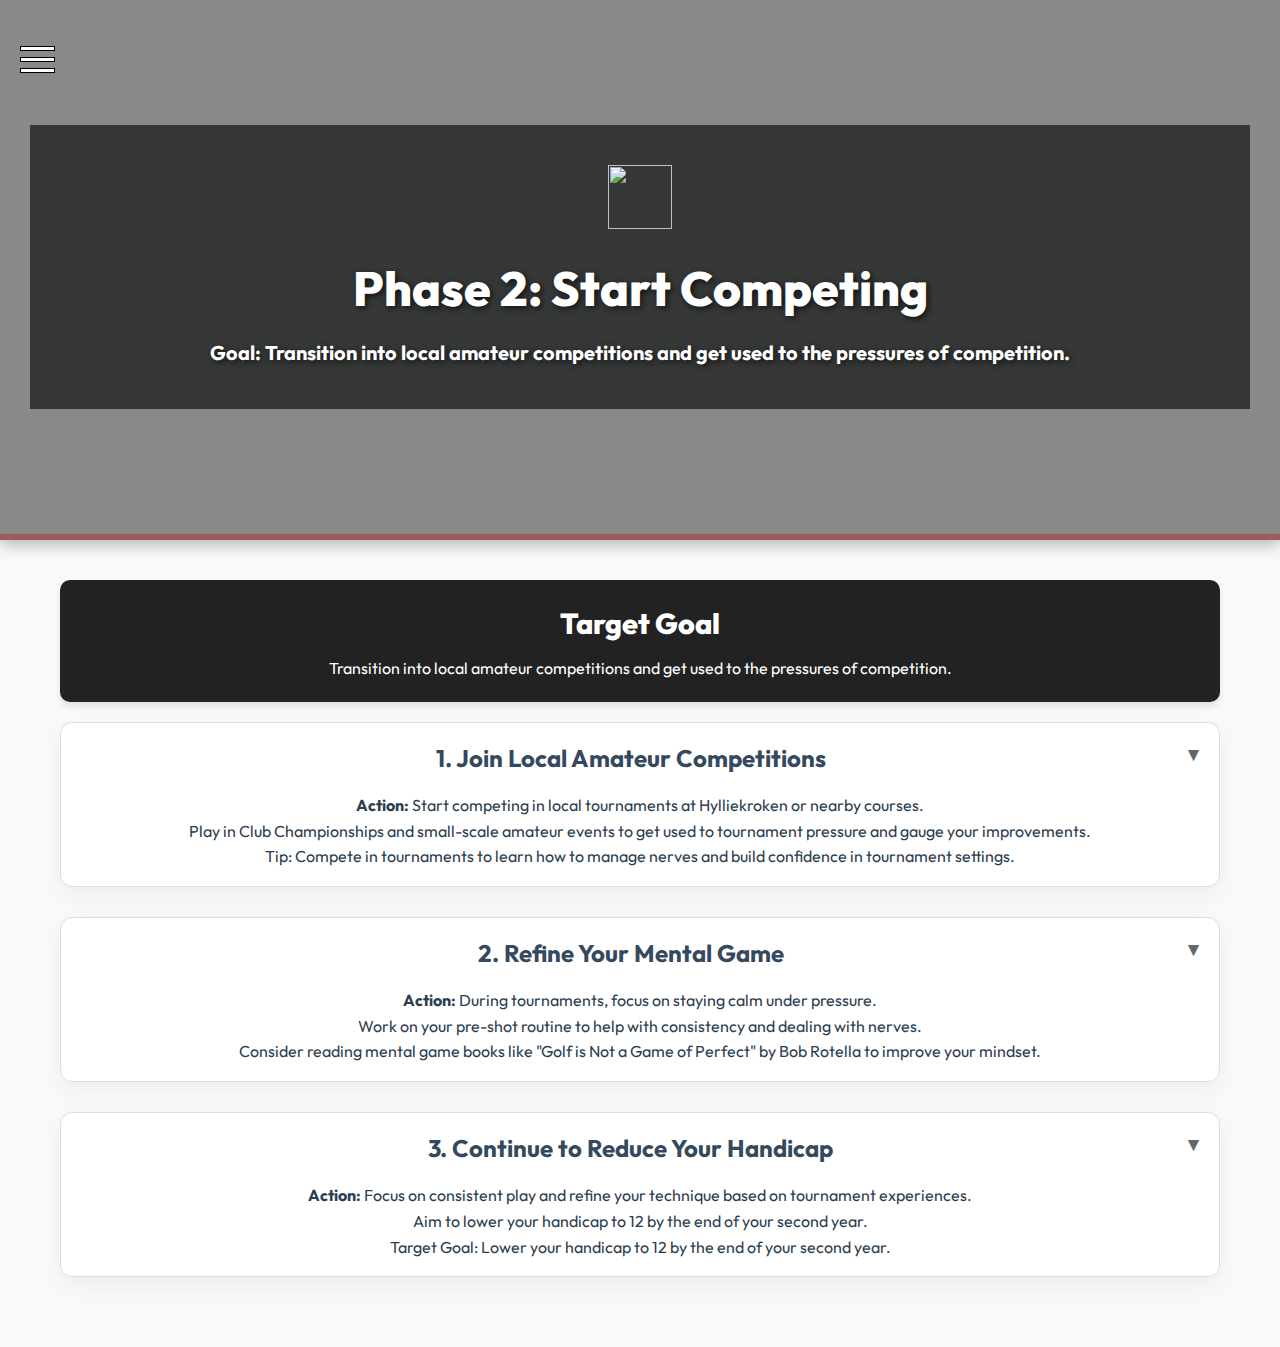
==== phase2.html @ a326ddcc "a" ====
<!DOCTYPE html>
<html lang="en">
<head>
  <meta charset="UTF-8" />
  <meta name="viewport" content="width=device-width, initial-scale=1.0"/>
  <title>Phase 2 - Start Competing</title>
  <link rel="stylesheet" href="style.css"/>
  <link href="https://fonts.googleapis.com/css2?family=Outfit:wght@400;600;800&display=swap" rel="stylesheet">
  <link rel="stylesheet" href="https://cdnjs.cloudflare.com/ajax/libs/font-awesome/6.0.0-beta3/css/all.min.css">
  <script src="scripts.js" defer></script>
</head>
<body>

  <header class="hero">
    <div class="overlay">
      <img src="https://cdn-icons-png.flaticon.com/128/179/179249.png" width="64" height="64">
      <h1> Phase 2: Start Competing</h1>
      <p>Goal: Transition into local amateur competitions and get used to the pressures of competition.</p>
    </div>
  </header>

  <!-- Burger Menu Icon -->
  <div class="burger-menu" onclick="toggleSidePanel()">
    <div></div>
    <div></div>
    <div></div>
  </div>

  <!-- Side Panel with Phase Buttons -->
  <div class="side-panel" id="sidePanel">
    <a href="index.html" class="back-to-main">
      <img src="https://cdn-icons-png.flaticon.com/128/619/619153.png" width="48" height="48"><br>
      <span class="phase-number">Back to Main Menu</span>
    </a>
    <a href="phase1.html">
      <img src="https://cdn-icons-png.flaticon.com/128/491/491972.png" width="48" height="48"><br><span class="phase-number">Phase 1</span><br><span class="phase-description">Foundations</span>
    </a>
    <a href="phase2.html">
      <img src="https://cdn-icons-png.flaticon.com/128/179/179249.png" width="48" height="48"><br><span class="phase-number">Phase 2</span><br><span class="phase-description">Compete</span>
    </a>
    <a href="phase3.html">
      <img src="https://cdn-icons-png.flaticon.com/128/2112/2112143.png" width="48" height="48"><br><span class="phase-number">Phase 3</span><br><span class="phase-description">Amateur Level</span>
    </a>
    <a href="phase4.html">
      <img src="https://cdn-icons-png.flaticon.com/512/321/321832.png" width="48" height="48"><br><span class="phase-number">Phase 4</span><br><span class="phase-description">Turn Pro</span>
    </a>
    <a href="phase5.html">
      <img src="https://cdn-icons-png.flaticon.com/128/2617/2617955.png" width="48" height="48"><br><span class="phase-number">Phase 5</span><br><span class="phase-description">Pro Career</span>
    </a>
    <a href="phase6.html">
      <img src="https://cdn-icons-png.flaticon.com/128/2122/2122712.png" width="48" height="48"><br><span class="phase-number">Phase 6</span><br><span class="phase-description">Win Masters</span>
    </a>
  </div>

  <main class="container">
    <!-- Target Goal Box -->
    <div class="target-goal">
      <h2 class="target-goal-heading">Target Goal</h2>
      <p>Transition into local amateur competitions and get used to the pressures of competition.</p>
    </div>

    <section class="info-card">
      <h2>1. Join Local Amateur Competitions</h2>
      <p><span class="action-text">Action:</span> Start competing in local tournaments at Hylliekroken or nearby courses.</p>
      <p>Play in Club Championships and small-scale amateur events to get used to tournament pressure and gauge your improvements.</p>
      <p>Tip: Compete in tournaments to learn how to manage nerves and build confidence in tournament settings.</p>
    </section>

    <section class="info-card">
      <h2>2. Refine Your Mental Game</h2>
      <p><span class="action-text">Action:</span> During tournaments, focus on staying calm under pressure.</p>
      <p>Work on your pre-shot routine to help with consistency and dealing with nerves.</p>
      <p>Consider reading mental game books like "Golf is Not a Game of Perfect" by Bob Rotella to improve your mindset.</p>
    </section>

    <section class="info-card">
      <h2>3. Continue to Reduce Your Handicap</h2>
      <p><span class="action-text">Action:</span> Focus on consistent play and refine your technique based on tournament experiences.</p>
      <p>Aim to lower your handicap to 12 by the end of your second year.</p>
      <p>Target Goal: Lower your handicap to 12 by the end of your second year.</p>
    </section>
  </main>

</body>
</html>
---- style.css ----
/* General reset */
* {
    margin: 0;
    padding: 0;
    box-sizing: border-box;
}

body {
    font-family: 'Outfit', sans-serif;
    background-color: #f8f9fa;
    color: #2c3e50;
    line-height: 1.6;
}

/* Hero Header */
.hero {
    background: linear-gradient(rgba(0, 0, 0, 0.45), rgba(0, 0, 0, 0.45)),
                url('Images/herobackground.jpg') center 75% / cover no-repeat;
    height: 60vh;
    display: flex;
    align-items: center;
    justify-content: center;
    color: white;
    text-shadow: 2px 2px 6px rgba(0,0,0,0.7);
    font-size: 3rem;
    font-weight: 700;
    text-align: center;
    padding: 30px;
    border-bottom: 6px solid rgba(188, 26, 26, 0.4);
    box-shadow: 0 4px 15px rgba(0,0,0,0.3);
    transition: background-position 0.5s ease-in-out;
}

/* Overlay */
.hero .overlay {
    background: rgba(0, 0, 0, 0.6);
    padding: 40px;
    color: white;
    width: 100%;
}

.hero h1 {
    font-size: 48px;
    font-weight: 800;
}

.hero p {
    font-size: 20px;
    margin-top: 10px;
}

/* Container */
.container {
    max-width: 1200px;
    margin: auto;
    padding: 40px 20px;
}

/* Grid Menu */
.grid-menu {
    display: grid;
    grid-template-columns: repeat(3, 1fr); /* ✅ Now it's 3 columns */
    grid-template-rows: repeat(2, auto);   /* Optional: ensures 2 rows */
    gap: 20px;
    padding: 40px;
    max-width: 900px;
    margin: 0 auto;
}

.grid-menu a {
    display: flex;
    flex-direction: column;
    justify-content: center;
    align-items: center;
    background: linear-gradient(to right, #FF7E5F, #feb47b); /* Sunset Gradient */
    border-radius: 15px;
    color: white;
    font-weight: normal;
    padding: 20px;
    height: 200px;  /* Ensure buttons have fixed height */
    box-shadow: 0 8px 20px rgba(0,0,0,0.2);
    text-align: center;
    text-decoration: none;
    transition: transform 0.3s ease, box-shadow 0.3s ease;
    overflow: hidden;  /* Prevents overflow issues */
}

.grid-menu a:hover {
    transform: translateY(-4px);
    box-shadow: 0 12px 24px rgba(188, 26, 26, 0.4);
}

.grid-menu a span {
    font-size: 14px;
    font-weight: 400;
    margin-top: 5px;
    opacity: 0.8;
}

/* Add a bold, larger font for the "Phase" part */
.grid-menu a .phase-number {
    font-size: 26px; /* Larger font for "Phase X" */
    font-weight: bolder;
    line-height: 1.4;
    text-shadow: 2px 2px 4px rgba(0, 0, 0, 0.8); /* Black outline */
}

.grid-menu a .phase-description {
    font-size: 19px; /* Slightly larger font for the second part of the text */
    text-shadow: 2px 2px 4px rgba(0, 0, 0, 0.8); /* Black outline */
}
.action-text
{
    font-weight: bold;
}
/* Burger Menu */
.burger-menu {
    display: block; /* Ensure it is shown */
    cursor: pointer;
    position: fixed; /* Fix it at the top of the page, so it stays visible */
    top: 20px; /* Adjust positioning from the top */
    left: 20px; /* Keep it aligned to the left */
    z-index: 1000;
    margin-top: 20px; /* Adds some space below the hero header */
}

.burger-menu div {
    width: 35px;
    height: 5px;
    margin: 6px 0;
    background-color: white; /* White lines */
    border: 1px solid black; /* Black outline around each line */
    transition: 0.4s;
}

.side-panel {
    display: none; /* Initially hidden */
    position: fixed;
    top: 0;
    left: 0; /* Position side panel from the left side */
    width: 250px; /* Set fixed width */
    height: 100%; /* Full height */
    background-color: #000000;
    padding: 20px;
    box-shadow: 2px 0 5px rgba(0, 0, 0, 0.1);
    z-index: 999;
    overflow-y: auto; /* Make the side panel scrollable if content overflows */
}

/* To prevent overlap, add margin-top to the first button in the panel */
.side-panel a:first-child {
    margin-top: 70px; /* Adjust this value to ensure no overlap with burger icon */
}

.side-panel a {
    display: block;
    text-decoration: none;
    color: white; /* Ensure text color is white */
    padding: 15px; /* Adjust padding for button */
    margin-bottom: 10px;
    font-size: 18px;
    border-radius: 15px; /* Rounded corners */
    background: linear-gradient(to right, #FF7E5F, #feb47b); /* Sunset Gradient */
    box-shadow: 0 8px 20px rgba(0, 0, 0, 0.2); /* Box shadow for visual effect */
    transition: transform 0.3s ease, box-shadow 0.3s ease; /* Smooth transition for hover effect */
}

.side-panel a:hover {
    transform: translateY(-4px);
    box-shadow: 0 12px 24px rgba(188, 26, 26, 0.4);
}

.side-panel.active {
    display: block; /* Show the side panel when active */
}

/* Info Cards */
.info-card {
    background-color: white;
    padding: 30px;
    margin-bottom: 30px;
    border-radius: 12px;
    box-shadow: 0 8px 24px rgba(0,0,0,0.05);
    text-align: center;
    border: 1px solid #ddd;
    padding: 1rem;
    transition: all 0.3s ease;
}

/* Ensure the info card content is visible by default */
.info-card-content {
    display: block; /* Make the content visible initially */
    transition: display 0.3s ease; /* Smooth transition */
}
  
  
  .info-card h2::after,
  .info-card h3::after {
    content: " ▼";
    float: right;
    font-size: 0.8em;
    color: #666;
    transition: transform 0.3s ease;
  }
  
  .info-card.collapsed h2::after,
  .info-card.collapsed h3::after {
    transform: rotate(-90deg);
    content: " ▶";
  }
  

.info-card h2 {
    font-size: 24px;
    margin-bottom: 16px;
    color: #34495e;
}

.info-card ul {
    list-style-type: none;
    padding-left: 0;
}

.info-card li {
    margin-bottom: 12px;
    font-size: 16px;
    line-height: 1.6;
}

/* Target Goal Box */
.target-goal {
  background-color: #222; /* Dark background */
  color: white; /* Text color */
  padding: 20px;
  margin-bottom: 20px;
  border-radius: 10px;
  box-shadow: 0 4px 6px rgba(0, 0, 0, 0.1); /* Subtle shadow */
  text-align: center;
}

.target-goal-heading {
  font-size: 1.8em; /* Larger font for the Target Goal heading */
  font-weight: 800; /* Make it bold */
  margin-bottom: 10px;
}
.session-box {
    border: 2px solid black;
    padding: 1rem;
    margin: 1.5rem auto;
    border-radius: 8px;
    background-color: #f9f9f9;
    max-width: 600px; /* Control the box width */
}
.session-box p {
    display: inline-block;
    border-bottom: 2px solid black;
    padding-bottom: 0.3rem;
    margin-bottom: 1rem;
    width: 60%; /* or any fixed value like 200px */
  }

  /* Make embedded videos responsive */
.video-embed {
    position: relative;
    padding-bottom: 56.25%; /* Aspect ratio for 16:9 video */
    height: 0;
    overflow: hidden;
    max-width: 100%;
    height: auto;
}

.video-embed iframe {
    position: absolute;
    top: 0;
    left: 0;
    width: 100%;
    height: 100%;
}
/* Responsive */
@media (max-width: 768px) {
    .hero h1 {
        font-size: 32px;
    }

    .hero p {
        font-size: 16px;
    }

    .grid-menu a {
        font-size: 14px;
        padding: 20px;
    }

    .menu-button {
        font-size: 18px;
        padding: 30px 16px;
    }
}
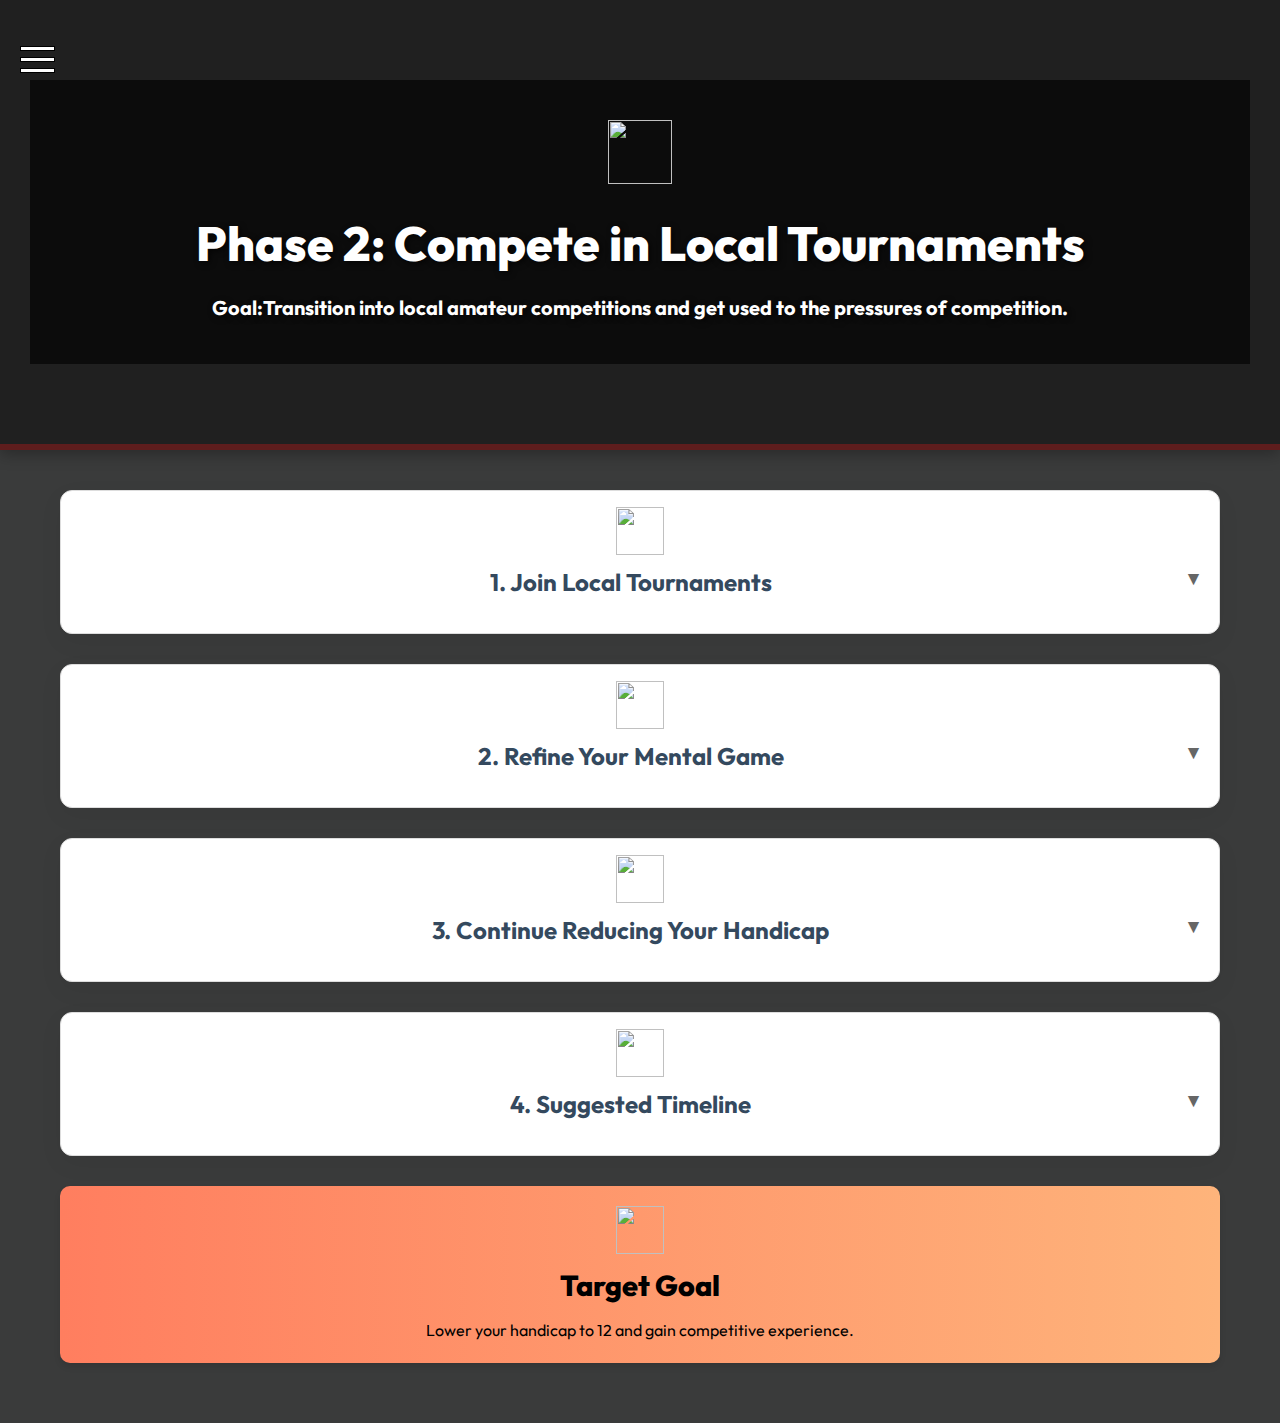
==== commit 537b8f65: "phase 2" ====
--- a/phase2.html
+++ b/phase2.html
@@ -3,83 +3,133 @@
 <head>
   <meta charset="UTF-8" />
   <meta name="viewport" content="width=device-width, initial-scale=1.0"/>
-  <title>Phase 2 - Start Competing</title>
+  <title>Phase 2 - Compete in Local Tournaments</title>
   <link rel="stylesheet" href="style.css"/>
   <link href="https://fonts.googleapis.com/css2?family=Outfit:wght@400;600;800&display=swap" rel="stylesheet">
   <link rel="stylesheet" href="https://cdnjs.cloudflare.com/ajax/libs/font-awesome/6.0.0-beta3/css/all.min.css">
   <script src="scripts.js" defer></script>
+  <style>
+    .info-card-content { display: none; }
+    .info-card.open .info-card-content { display: block; }
+    .info-card h2, .info-card h3 {
+      cursor: pointer;
+      user-select: none;
+    }
+  </style>
 </head>
 <body>
 
-  <header class="hero">
-    <div class="overlay">
-      <img src="https://cdn-icons-png.flaticon.com/128/179/179249.png" width="64" height="64">
-      <h1> Phase 2: Start Competing</h1>
-      <p>Goal: Transition into local amateur competitions and get used to the pressures of competition.</p>
+<header class="hero">
+  <div class="overlay">
+    <img src="https://cdn-icons-png.flaticon.com/128/179/179249.png" width="64" height="64">
+    <h1>Phase 2: Compete in Local Tournaments</h1>
+    <p>Goal:Transition into local amateur competitions and get used to the pressures of competition.</p>
+  </div>
+</header>
+
+<div class="burger-menu" onclick="toggleSidePanel()">
+  <div></div><div></div><div></div>
+</div>
+
+<!-- Side Panel with Phase Buttons -->
+<div class="side-panel" id="sidePanel">
+  <a href="index.html" class="back-to-main">
+    <img src="https://cdn-icons-png.flaticon.com/128/619/619153.png" width="48" height="48"><br>
+    <span class="phase-number">Back to Main Menu</span>
+  </a>
+  <a href="phase1.html">
+    <img src="https://cdn-icons-png.flaticon.com/128/491/491972.png" width="48" height="48"><br><span class="phase-number">Phase 1</span><br><span class="phase-description">Foundations</span>
+  </a>
+  <a href="phase2.html">
+    <img src="https://cdn-icons-png.flaticon.com/128/179/179249.png" width="48" height="48"><br><span class="phase-number">Phase 2</span><br><span class="phase-description">Compete</span>
+  </a>
+  <a href="phase3.html">
+    <img src="https://cdn-icons-png.flaticon.com/128/2112/2112143.png" width="48" height="48"><br><span class="phase-number">Phase 3</span><br><span class="phase-description">Amateur Level</span>
+  </a>
+  <a href="phase4.html">
+    <img src="https://cdn-icons-png.flaticon.com/512/321/321832.png" width="48" height="48"><br><span class="phase-number">Phase 4</span><br><span class="phase-description">Turn Pro</span>
+  </a>
+  <a href="phase5.html">
+    <img src="https://cdn-icons-png.flaticon.com/128/2617/2617955.png" width="48" height="48"><br><span class="phase-number">Phase 5</span><br><span class="phase-description">Pro Career</span>
+  </a>
+  <a href="phase6.html">
+    <img src="https://cdn-icons-png.flaticon.com/128/2122/2122712.png" width="48" height="48"><br><span class="phase-number">Phase 6</span><br><span class="phase-description">Win Masters</span>
+  </a>
+</div>
+
+<main class="container">
+
+  
+
+  <section class="info-card">
+    <img src="https://cdn-icons-png.flaticon.com/128/1599/1599828.png" width="48" height="48">
+    <h2 onclick="toggleCard(this)">1. Join Local Tournaments</h2>
+    <div class="info-card-content">
+      <p><span class="action-text">Action:</span> Begin participating in local tournaments to gain experience and assess your progress.</p>
+      <p style="font-size: 22px"><strong>Local Competitions Near Malmö:</strong></p>
+      <ul>
+        <li><strong>Hylliekrokens Golfcenter:</strong> Regularly hosts club championships and local events. .</li>
+        <li><strong>Hinton Golf Club (Rönnebäck):</strong> A private course near Malmö known for hosting tournaments on the Nordic League.</li>
+        <li><strong>European Amateur Team Championship 2025:</strong> Scheduled at Ljunghusen Golf Club near Malmö.Use tournament nerves as fuel – practice pre-shot routines and deep breathing.</li>
+      </ul>
+      <p><strong>Tip:</strong> Start with smaller, local tournaments to build confidence before progressing to larger events.​</p>
     </div>
-  </header>
+  </section>
 
-  <!-- Burger Menu Icon -->
-  <div class="burger-menu" onclick="toggleSidePanel()">
-    <div></div>
-    <div></div>
-    <div></div>
+  <section class="info-card">
+    <img src="https://cdn-icons-png.flaticon.com/128/1787/1787077.png" width="48" height="48">
+    <h2 onclick="toggleCard(this)">2. Refine Your Mental Game</h2>
+    <div class="info-card-content">
+      <p><span class="action-text">Action:</span>Develop mental strategies to handle the pressures of competition.​</p>
+      <ul>
+        <li><strong>Establish a Pre-Shot Routine:</strong> Consistent routines can help manage nerves and improve focus.​</li>
+        <li><strong>Practice Mindfulness:</strong> Techniques like deep breathing can aid in maintaining composure under pressure.​</li>
+        <li><strong>Recommended Reading:</strong></li>
+          <ul>
+            <li><strong><a href="https://www.youtube.com/watch?v=-L97cjemM5k" target="_blank">Golf is Not a Game of Perfect</strong> by Dr. Bob Rotella</a></li>
+          
+              <li><strong><a href="https://www.scribd.com/document/239097022/Mastering-Golf-s-Mental-Game" target="_blank">Mastering Golf's Mental Game</strong> by Dr. Michael T. Lardon</a></li>
+          
+                <li><strong><a href="https://www.scribd.com/document/131232935/The-Mental-Game" target="_blank">The Mental Game of Golf: Strategies for Improving Your Confidence</strong> by Patrick Cohn</a></li>
+        </ul>
+      </ul>
+    </div>
+  </section>
+
+  <section class="info-card">
+    <img src="https://cdn-icons-png.flaticon.com/128/14760/14760332.png" width="48" height="48">
+    <h2 onclick="toggleCard(this)">3. Continue Reducing Your Handicap</h2>
+    <div class="info-card-content">
+      <p><span class="action-text">Action:</span> Focus on consistent play and refine your technique based on tournament experiences.​​</p>
+      <p><span class="action-text">Goal:</span>  Aim to lower your handicap to 12 by the end of your second year.​.​​</p>
+      <ul><strong>Practice Focus:</strong>
+        <li>Analyze tournament rounds to identify areas for improvement.​</li>
+        <li>Incorporate targeted practice sessions to address weaknesses.</li>
+      </ul>
+    </div>
+  </section>
+
+  <section class="info-card">
+    <img src="https://cdn-icons-png.flaticon.com/128/10806/10806777.png" width="48" height="48">
+    <h2 onclick="toggleCard(this)">4. Suggested Timeline</h2>
+    <div class="info-card-content">
+      <ul>
+        <li>Challenge yourself with unfamiliar layouts.</li>
+        <li>Record yardage books or course notes.</li>
+        <li>Learn to adapt quickly – club selection, slopes, bunker styles.</li>
+      </ul>
+    </div>
+  </section>
+  <div class="target-goal">
+    <img src="https://cdn-icons-png.flaticon.com/128/3050/3050426.png" width="48" height="48">
+    <h2 class="target-goal-heading">Target Goal</h2>  
+    <p> Lower your handicap to 12 and gain competitive experience.</p>
   </div>
+  
 
-  <!-- Side Panel with Phase Buttons -->
-  <div class="side-panel" id="sidePanel">
-    <a href="index.html" class="back-to-main">
-      <img src="https://cdn-icons-png.flaticon.com/128/619/619153.png" width="48" height="48"><br>
-      <span class="phase-number">Back to Main Menu</span>
-    </a>
-    <a href="phase1.html">
-      <img src="https://cdn-icons-png.flaticon.com/128/491/491972.png" width="48" height="48"><br><span class="phase-number">Phase 1</span><br><span class="phase-description">Foundations</span>
-    </a>
-    <a href="phase2.html">
-      <img src="https://cdn-icons-png.flaticon.com/128/179/179249.png" width="48" height="48"><br><span class="phase-number">Phase 2</span><br><span class="phase-description">Compete</span>
-    </a>
-    <a href="phase3.html">
-      <img src="https://cdn-icons-png.flaticon.com/128/2112/2112143.png" width="48" height="48"><br><span class="phase-number">Phase 3</span><br><span class="phase-description">Amateur Level</span>
-    </a>
-    <a href="phase4.html">
-      <img src="https://cdn-icons-png.flaticon.com/512/321/321832.png" width="48" height="48"><br><span class="phase-number">Phase 4</span><br><span class="phase-description">Turn Pro</span>
-    </a>
-    <a href="phase5.html">
-      <img src="https://cdn-icons-png.flaticon.com/128/2617/2617955.png" width="48" height="48"><br><span class="phase-number">Phase 5</span><br><span class="phase-description">Pro Career</span>
-    </a>
-    <a href="phase6.html">
-      <img src="https://cdn-icons-png.flaticon.com/128/2122/2122712.png" width="48" height="48"><br><span class="phase-number">Phase 6</span><br><span class="phase-description">Win Masters</span>
-    </a>
-  </div>
 
-  <main class="container">
-    <!-- Target Goal Box -->
-    <div class="target-goal">
-      <h2 class="target-goal-heading">Target Goal</h2>
-      <p>Transition into local amateur competitions and get used to the pressures of competition.</p>
-    </div>
 
-    <section class="info-card">
-      <h2>1. Join Local Amateur Competitions</h2>
-      <p><span class="action-text">Action:</span> Start competing in local tournaments at Hylliekroken or nearby courses.</p>
-      <p>Play in Club Championships and small-scale amateur events to get used to tournament pressure and gauge your improvements.</p>
-      <p>Tip: Compete in tournaments to learn how to manage nerves and build confidence in tournament settings.</p>
-    </section>
-
-    <section class="info-card">
-      <h2>2. Refine Your Mental Game</h2>
-      <p><span class="action-text">Action:</span> During tournaments, focus on staying calm under pressure.</p>
-      <p>Work on your pre-shot routine to help with consistency and dealing with nerves.</p>
-      <p>Consider reading mental game books like "Golf is Not a Game of Perfect" by Bob Rotella to improve your mindset.</p>
-    </section>
-
-    <section class="info-card">
-      <h2>3. Continue to Reduce Your Handicap</h2>
-      <p><span class="action-text">Action:</span> Focus on consistent play and refine your technique based on tournament experiences.</p>
-      <p>Aim to lower your handicap to 12 by the end of your second year.</p>
-      <p>Target Goal: Lower your handicap to 12 by the end of your second year.</p>
-    </section>
-  </main>
+</main>
 
 </body>
 </html>
--- a/style.css
+++ b/style.css
@@ -7,7 +7,7 @@
 
 body {
     font-family: 'Outfit', sans-serif;
-    background-color: #f8f9fa;
+    background-color: #3a3b3b;
     color: #2c3e50;
     line-height: 1.6;
 }
@@ -16,7 +16,7 @@
 .hero {
     background: linear-gradient(rgba(0, 0, 0, 0.45), rgba(0, 0, 0, 0.45)),
                 url('Images/herobackground.jpg') center 75% / cover no-repeat;
-    height: 60vh;
+    height: 50vh;
     display: flex;
     align-items: center;
     justify-content: center;
@@ -229,7 +229,7 @@
 
 /* Target Goal Box */
 .target-goal {
-  background-color: #222; /* Dark background */
+  background: linear-gradient(to right, #FF7E5F, #feb47b); /* Sunset Gradient */; /* Dark background */
   color: white; /* Text color */
   padding: 20px;
   margin-bottom: 20px;
@@ -237,6 +237,10 @@
   box-shadow: 0 4px 6px rgba(0, 0, 0, 0.1); /* Subtle shadow */
   text-align: center;
 }
+.target-goal *{
+    color: #000000;
+}
+
 
 .target-goal-heading {
   font-size: 1.8em; /* Larger font for the Target Goal heading */
@@ -251,12 +255,13 @@
     background-color: #f9f9f9;
     max-width: 600px; /* Control the box width */
 }
-.session-box p {
+.session-box li {
     display: inline-block;
     border-bottom: 2px solid black;
     padding-bottom: 0.3rem;
+    padding-top: 0.3rem;
     margin-bottom: 1rem;
-    width: 60%; /* or any fixed value like 200px */
+    width: 75%; /* or any fixed value like 200px */
   }
 
   /* Make embedded videos responsive */
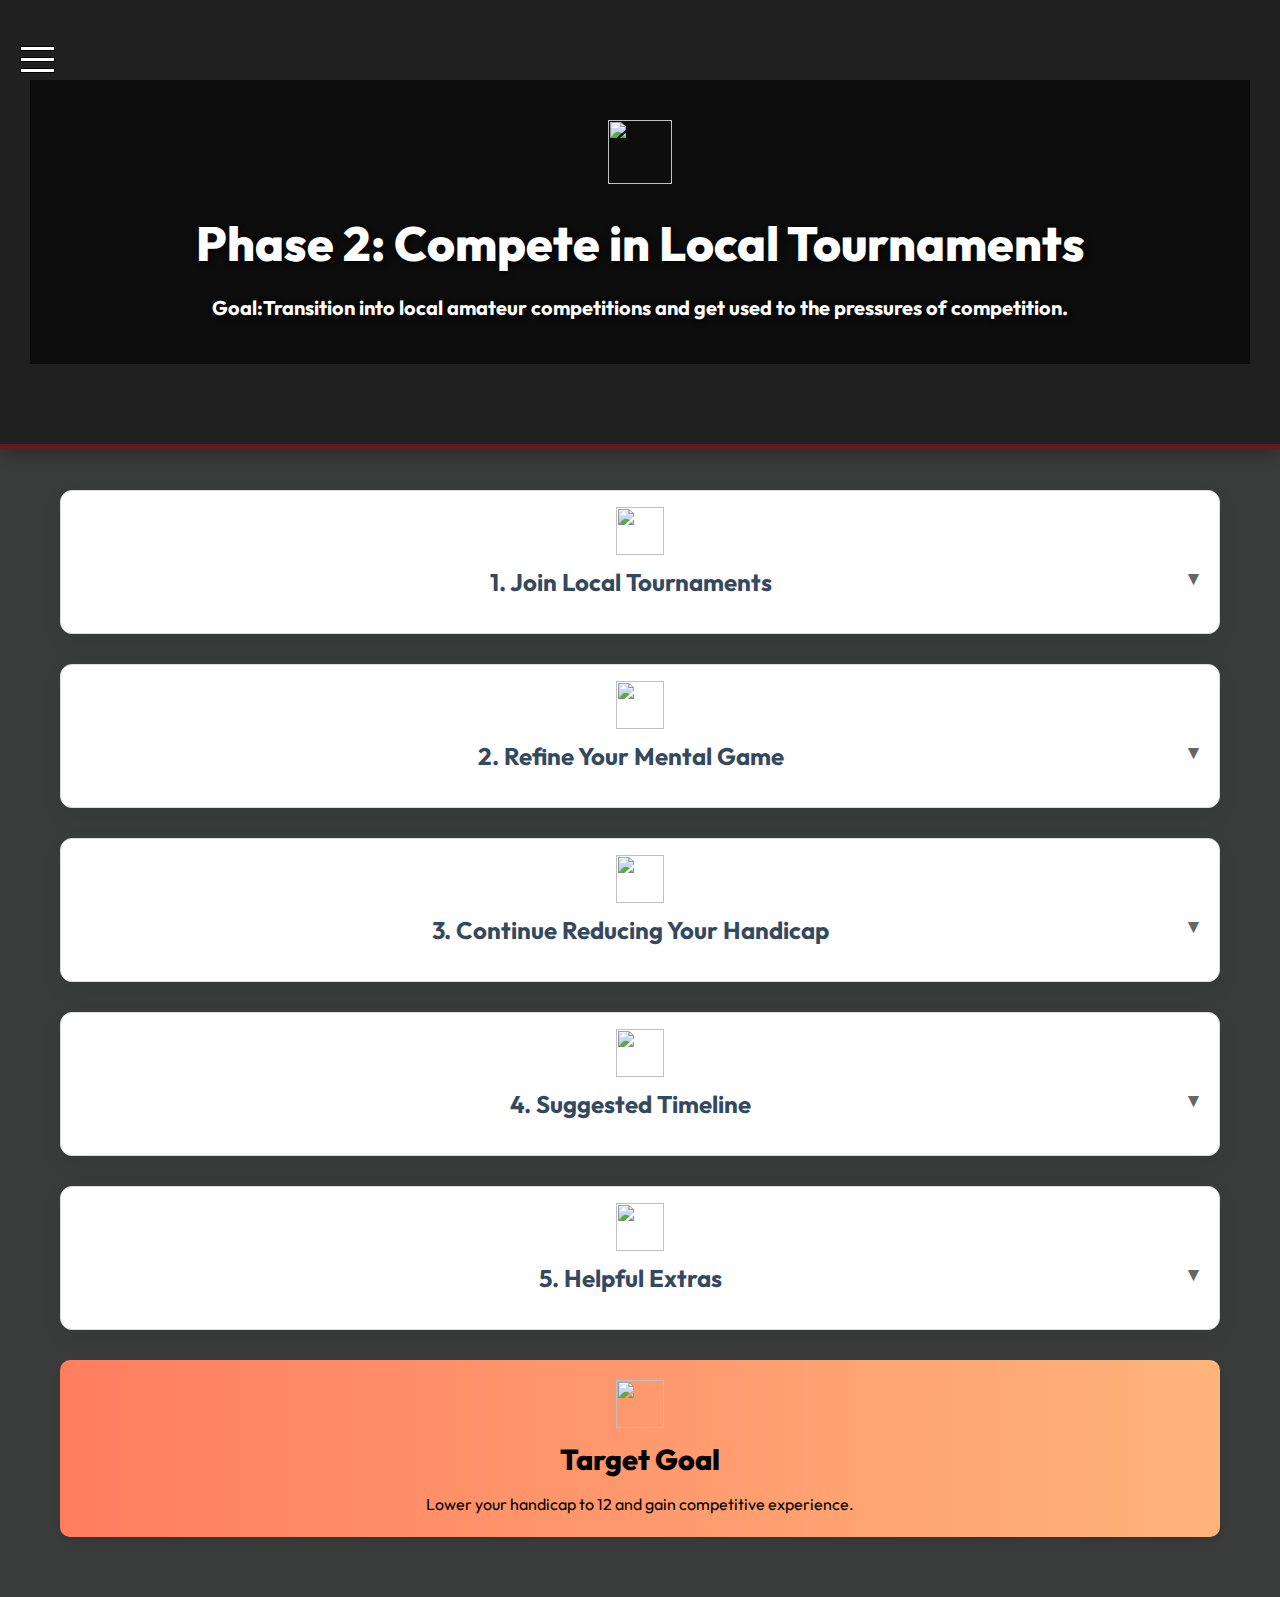
==== commit acd6693d: "f" ====
--- a/phase2.html
+++ b/phase2.html
@@ -113,13 +113,67 @@
     <img src="https://cdn-icons-png.flaticon.com/128/10806/10806777.png" width="48" height="48">
     <h2 onclick="toggleCard(this)">4. Suggested Timeline</h2>
     <div class="info-card-content">
+      <div class="timeline-box">
+      <ul><strong class ="timeline-text">Month 1 - 4: Get Comfortable in Competition</strong>
+        <li>Play in local club events and beginner-friendly tournaments (e.g., Hylliekrokens internal events, Hinton Golfclub local series).</li>
+        <li>Establish a solid pre-shot routine and use it in every round, casual or competitive.</li>
+        <li>Start reading mental toughness books </li>
+        <li><ul><strong>Focus on:</strong>
+          <li>Managing nerves</li>
+          <li>Playing smart, not flashy</li>
+          <li>Tracking basic stats: fairway hits, greens in regulation, putts per round</li>
+        </ul>
+        </li>
+      </ul>
+      </div>
+      <div class="timeline-box">
+      <ul><strong class ="timeline-text">Month 5 - 7: Level Up Performance</strong>
+        <li>Enter slightly bigger regional amateur tournaments (e.g., Hinton Open, Örestads regional series).</li>
+        <li>Practice under pressure: simulate competition conditions during practice (e.g., “one ball only”, score every shot).</li>
+        <li><ul> <strong>Course management:</strong>
+          <li>Choose smart targets</li>
+          <li>Avoid risky shots unless necessary</li>
+        </ul></li>
+        <li><ul><strong>Focus on:</strong>
+          <li>Consistency off the tee</li>
+          <li>Avoiding blow-up holes </li>
+          <li>Keeping a positive mindset even after mistakes</li>
+        </ul>
+        <li><strong>Goal: </strong>Handicap improving toward 18–16 range.</li>
+      </ul>
+      </div> 
+      <div class="timeline-box">
+        <ul><strong class ="timeline-text">Month 8 - 12: Compete Regularly and Prepare for Next Level</strong>
+          <li>Play 1 tournament every month. Choose smaller, fun events to stay motivated.</li>
+          <li><ul><strong>Mental game mastery:</strong>
+            <li>Stick to your routine under pressure</li>
+            <li>Practice visualization and post-shot acceptance</li>
+          </ul></li>
+          <li><ul><strong>Analyze tournament rounds:</strong>
+            <li>Identify trends (e.g "always lose focuse on back 9)</li>
+            <li>Set micro-goals for each tournament (e.g., "no three-putts", "stay under 80 strokes") </li>
+          </ul>
+          <li><strong>Goal: </strong>Lower handicap to around 12</li>
+        </ul>
+        </div> 
+    </div>
+  </section>
+  <section class="info-card">
+    <img src="https://cdn-icons-png.flaticon.com/128/5578/5578987.png" width="48" height="48">
+    <h2 onclick="toggleCard(this)">5. Helpful Extras</h2>
+    <div class="info-card-content">
       <ul>
-        <li>Challenge yourself with unfamiliar layouts.</li>
-        <li>Record yardage books or course notes.</li>
-        <li>Learn to adapt quickly – club selection, slopes, bunker styles.</li>
+        <li>▶️ <a href="https://www.youtube.com/watch?v=hjoIPI1pnns" target="_blank">My Game: Tiger Woods|Episode 8: My Mental Game|Golf Digest</a></li>
+        <iframe width="560" height="315" src="https://www.youtube.com/embed/hjoIPI1pnns" frameborder="0" allow="accelerometer; autoplay; encrypted-media; gyroscope; picture-in-picture" allowfullscreen></iframe>
+    <li>📱 <a href="https://play.google.com/store/apps/details?id=com.grint.thegrint.pro&hl=en&pli=1" target="_blank">TheGrint – Score Tracking & GPS App</a></li>
+        <li>📚 <a href="https://www.usga.org/rules/rules-and-clarifications/rules-and-clarifications.html" target="_blank">Quick Guide to Modern Golf Rules – USGA</a></li>
+        <li>🛠️ Start tracking fairways hit, greens in regulation, and putts per round.</li>
+        <li>🧠 Practice under "one ball only" pressure – no redo shots during practice rounds.</li>
+        <li>🎧 Listen to tournament prep podcasts like "The Golf Psychology Podcast" for mental tips.</li>
       </ul>
     </div>
   </section>
+  
   <div class="target-goal">
     <img src="https://cdn-icons-png.flaticon.com/128/3050/3050426.png" width="48" height="48">
     <h2 class="target-goal-heading">Target Goal</h2>  
--- a/style.css
+++ b/style.css
@@ -255,6 +255,7 @@
     background-color: #f9f9f9;
     max-width: 600px; /* Control the box width */
 }
+
 .session-box li {
     display: inline-block;
     border-bottom: 2px solid black;
@@ -263,7 +264,22 @@
     margin-bottom: 1rem;
     width: 75%; /* or any fixed value like 200px */
   }
-
+.timeline-box{
+    border: 2px solid black;
+    padding: 1rem;
+    margin: 1.5rem auto;
+    border-radius: 8px;
+    background-color: #f9f9f9;
+    max-width: 600px; /* Control the box width */
+}
+.timeline-text{
+    display: inline-block;
+    border-bottom: 2px solid black;
+    padding-bottom: 0.3rem;
+    padding-top: 0.3rem;
+    margin-bottom: 1rem;
+    width: 75%; /* or any fixed value like 200px */
+}
   /* Make embedded videos responsive */
 .video-embed {
     position: relative;
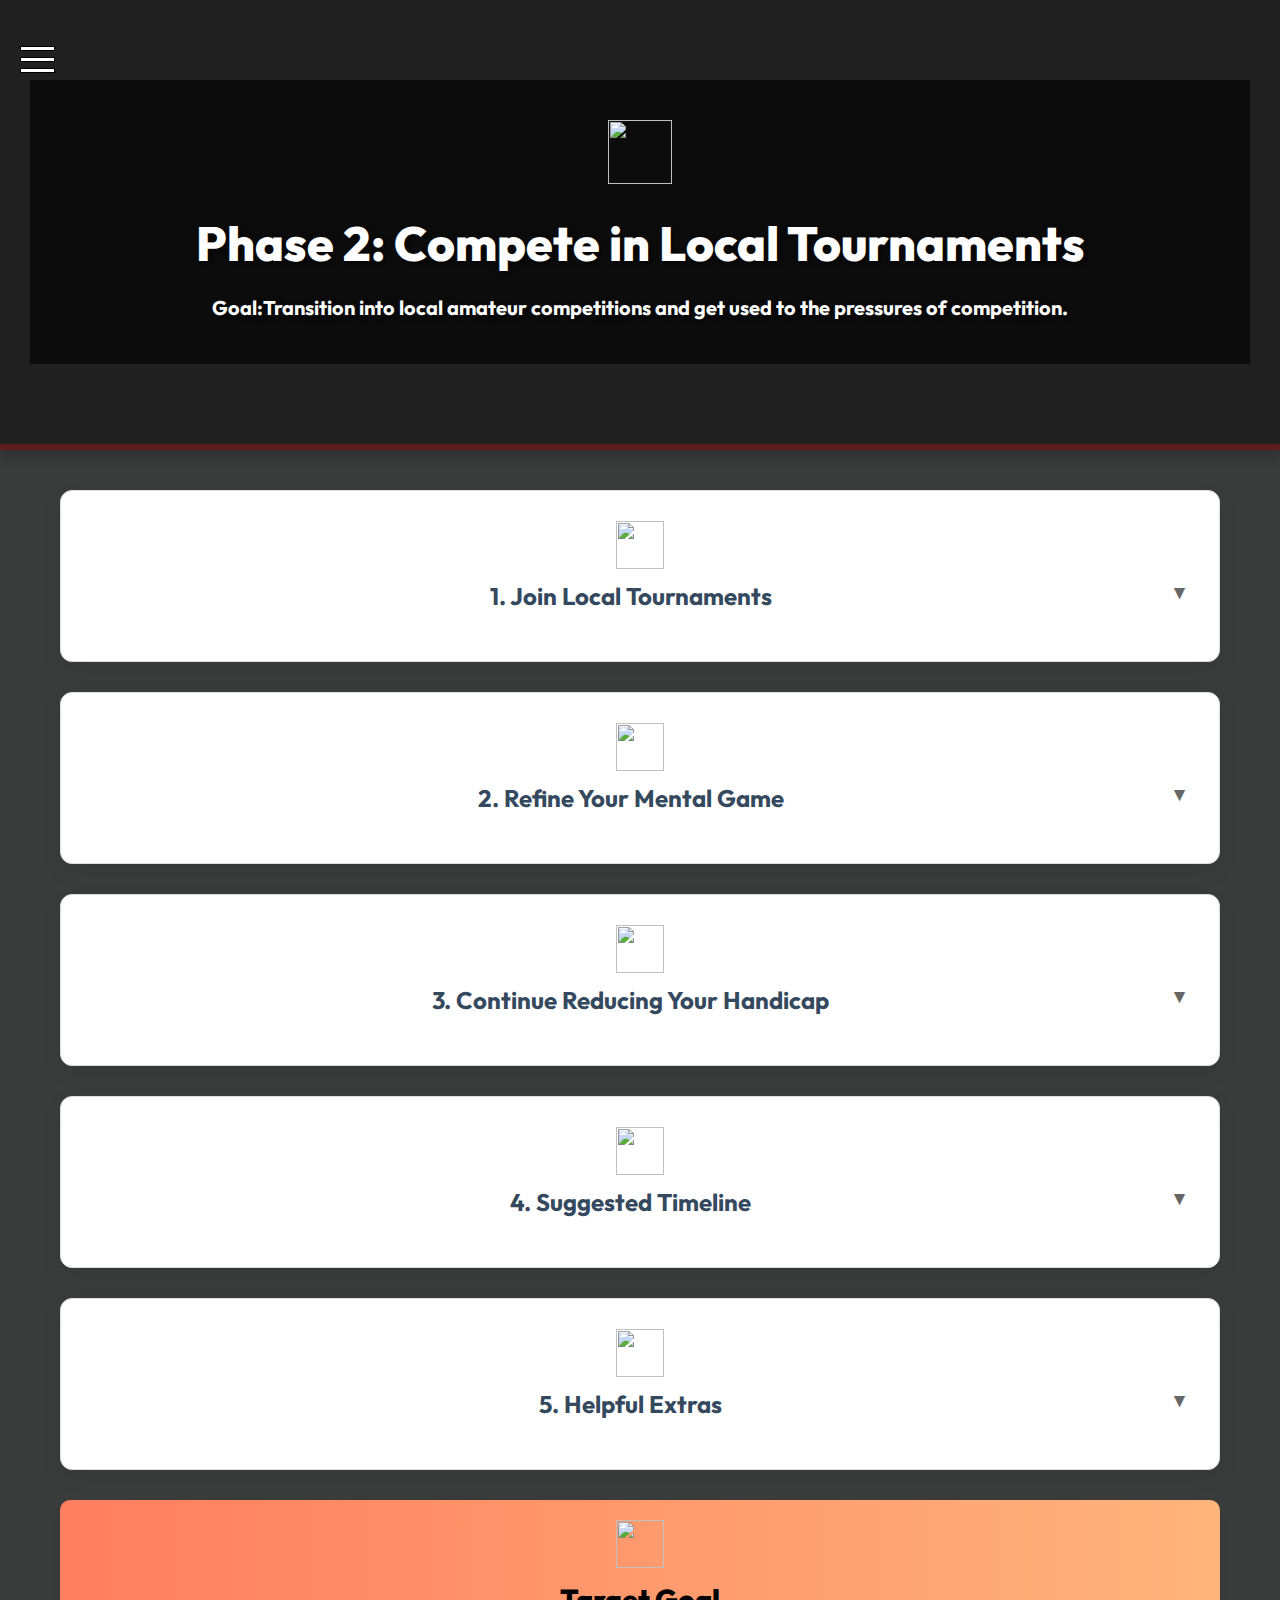
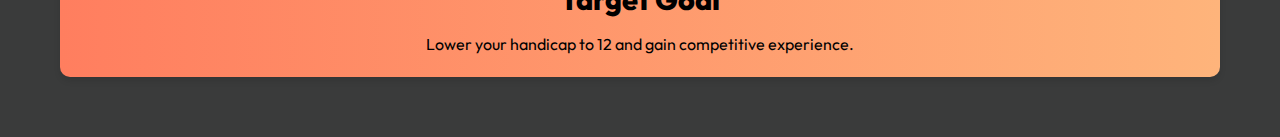
==== commit bbb7d5a1: "asd" ====
--- a/phase2.html
+++ b/phase2.html
@@ -86,11 +86,11 @@
         <li><strong>Practice Mindfulness:</strong> Techniques like deep breathing can aid in maintaining composure under pressure.​</li>
         <li><strong>Recommended Reading:</strong></li>
           <ul>
-            <li><strong><a href="https://www.youtube.com/watch?v=-L97cjemM5k" target="_blank">Golf is Not a Game of Perfect</strong> by Dr. Bob Rotella</a></li>
+            <li><strong><a href="https://www.akademibokhandeln.se/bok/golf-is-not-a-game-of-perfect/9780743492478" target="_blank">Golf is Not a Game of Perfect</strong> by Dr. Bob Rotella</a></li>
           
-              <li><strong><a href="https://www.scribd.com/document/239097022/Mastering-Golf-s-Mental-Game" target="_blank">Mastering Golf's Mental Game</strong> by Dr. Michael T. Lardon</a></li>
+              <li><strong><a href="https://www.akademibokhandeln.se/bok/mastering-golfs-mental-game/9780553417913" target="_blank">Mastering Golf's Mental Game</strong> by Dr. Michael T. Lardon</a></li>
           
-                <li><strong><a href="https://www.scribd.com/document/131232935/The-Mental-Game" target="_blank">The Mental Game of Golf: Strategies for Improving Your Confidence</strong> by Patrick Cohn</a></li>
+                <li><strong><a href="https://www.akademibokhandeln.se/bok/mental-game-of-golf/9780878332816" target="_blank">The Mental Game of Golf</strong> by Patrick Cohn</a></li>
         </ul>
       </ul>
     </div>
--- a/style.css
+++ b/style.css
@@ -1,4 +1,7 @@
-/* General reset */
+/* ===================================== */
+/* ========== GENERAL RESET ============ */
+/* ===================================== */
+
 * {
     margin: 0;
     padding: 0;
@@ -12,7 +15,10 @@
     line-height: 1.6;
 }
 
-/* Hero Header */
+/* ===================================== */
+/* ========== HERO HEADER ============== */
+/* ===================================== */
+
 .hero {
     background: linear-gradient(rgba(0, 0, 0, 0.45), rgba(0, 0, 0, 0.45)),
                 url('Images/herobackground.jpg') center 75% / cover no-repeat;
@@ -31,11 +37,9 @@
     transition: background-position 0.5s ease-in-out;
 }
 
-/* Overlay */
 .hero .overlay {
     background: rgba(0, 0, 0, 0.6);
     padding: 40px;
-    color: white;
     width: 100%;
 }
 
@@ -49,18 +53,24 @@
     margin-top: 10px;
 }
 
-/* Container */
+/* ===================================== */
+/* ========== GENERAL CONTAINER ======== */
+/* ===================================== */
+
 .container {
     max-width: 1200px;
     margin: auto;
     padding: 40px 20px;
 }
 
-/* Grid Menu */
+/* ===================================== */
+/* ========== GRID MENU STYLES ========= */
+/* ===================================== */
+
 .grid-menu {
     display: grid;
-    grid-template-columns: repeat(3, 1fr); /* ✅ Now it's 3 columns */
-    grid-template-rows: repeat(2, auto);   /* Optional: ensures 2 rows */
+    grid-template-columns: repeat(3, 1fr);
+    grid-template-rows: repeat(2, auto);
     gap: 20px;
     padding: 40px;
     max-width: 900px;
@@ -72,17 +82,17 @@
     flex-direction: column;
     justify-content: center;
     align-items: center;
-    background: linear-gradient(to right, #FF7E5F, #feb47b); /* Sunset Gradient */
+    background: linear-gradient(to right, #FF7E5F, #feb47b);
     border-radius: 15px;
     color: white;
     font-weight: normal;
     padding: 20px;
-    height: 200px;  /* Ensure buttons have fixed height */
-    box-shadow: 0 8px 20px rgba(0,0,0,0.2);
+    height: 200px;
     text-align: center;
     text-decoration: none;
+    box-shadow: 0 8px 20px rgba(0,0,0,0.2);
     transition: transform 0.3s ease, box-shadow 0.3s ease;
-    overflow: hidden;  /* Prevents overflow issues */
+    overflow: hidden;
 }
 
 .grid-menu a:hover {
@@ -97,72 +107,78 @@
     opacity: 0.8;
 }
 
-/* Add a bold, larger font for the "Phase" part */
 .grid-menu a .phase-number {
-    font-size: 26px; /* Larger font for "Phase X" */
+    font-size: 26px;
     font-weight: bolder;
     line-height: 1.4;
-    text-shadow: 2px 2px 4px rgba(0, 0, 0, 0.8); /* Black outline */
+    text-shadow: 2px 2px 4px rgba(0, 0, 0, 0.8);
 }
 
 .grid-menu a .phase-description {
-    font-size: 19px; /* Slightly larger font for the second part of the text */
-    text-shadow: 2px 2px 4px rgba(0, 0, 0, 0.8); /* Black outline */
-}
-.action-text
-{
-    font-weight: bold;
-}
-/* Burger Menu */
+    font-size: 19px;
+    text-shadow: 2px 2px 4px rgba(0, 0, 0, 0.8);
+}
+
+/* ===================================== */
+/* ========== BURGER MENU ============== */
+/* ===================================== */
+
 .burger-menu {
-    display: block; /* Ensure it is shown */
+    display: block;
     cursor: pointer;
-    position: fixed; /* Fix it at the top of the page, so it stays visible */
-    top: 20px; /* Adjust positioning from the top */
-    left: 20px; /* Keep it aligned to the left */
+    position: fixed;
+    top: 20px;
+    left: 20px;
     z-index: 1000;
-    margin-top: 20px; /* Adds some space below the hero header */
+    margin-top: 20px;
 }
 
 .burger-menu div {
     width: 35px;
     height: 5px;
     margin: 6px 0;
-    background-color: white; /* White lines */
-    border: 1px solid black; /* Black outline around each line */
+    background-color: white;
+    border: 1px solid black;
     transition: 0.4s;
 }
 
+/* ===================================== */
+/* ========== SIDE PANEL =============== */
+/* ===================================== */
+
 .side-panel {
-    display: none; /* Initially hidden */
+    display: none;
     position: fixed;
     top: 0;
-    left: 0; /* Position side panel from the left side */
-    width: 250px; /* Set fixed width */
-    height: 100%; /* Full height */
+    left: 0;
+    width: 250px;
+    height: 100%;
     background-color: #000000;
     padding: 20px;
     box-shadow: 2px 0 5px rgba(0, 0, 0, 0.1);
     z-index: 999;
-    overflow-y: auto; /* Make the side panel scrollable if content overflows */
-}
-
-/* To prevent overlap, add margin-top to the first button in the panel */
+    overflow-y: auto;
+}
+
+.side-panel.active {
+    display: block;
+}
+
 .side-panel a:first-child {
-    margin-top: 70px; /* Adjust this value to ensure no overlap with burger icon */
+    margin-top: 70px;
 }
 
 .side-panel a {
     display: block;
     text-decoration: none;
-    color: white; /* Ensure text color is white */
-    padding: 15px; /* Adjust padding for button */
+    color: white;
+    padding: 15px;
     margin-bottom: 10px;
     font-size: 18px;
-    border-radius: 15px; /* Rounded corners */
-    background: linear-gradient(to right, #FF7E5F, #feb47b); /* Sunset Gradient */
-    box-shadow: 0 8px 20px rgba(0, 0, 0, 0.2); /* Box shadow for visual effect */
-    transition: transform 0.3s ease, box-shadow 0.3s ease; /* Smooth transition for hover effect */
+    border-radius: 15px;
+    background: linear-gradient(to right, #FF7E5F, #feb47b);
+    box-shadow: 0 8px 20px rgba(0, 0, 0, 0.2);
+    transition: transform 0.3s ease, box-shadow 0.3s ease;
 }
 
 .side-panel a:hover {
@@ -170,11 +186,10 @@
     box-shadow: 0 12px 24px rgba(188, 26, 26, 0.4);
 }
 
-.side-panel.active {
-    display: block; /* Show the side panel when active */
-}
-
-/* Info Cards */
+/* ===================================== */
+/* ========== INFO CARD STYLES ========= */
+/* ===================================== */
+
 .info-card {
     background-color: white;
     padding: 30px;
@@ -183,37 +198,34 @@
     box-shadow: 0 8px 24px rgba(0,0,0,0.05);
     text-align: center;
     border: 1px solid #ddd;
-    padding: 1rem;
     transition: all 0.3s ease;
 }
 
-/* Ensure the info card content is visible by default */
 .info-card-content {
-    display: block; /* Make the content visible initially */
-    transition: display 0.3s ease; /* Smooth transition */
-}
-  
-  
-  .info-card h2::after,
-  .info-card h3::after {
+    display: block;
+    transition: display 0.3s ease;
+}
+
+.info-card h2 {
+    font-size: 24px;
+    margin-bottom: 16px;
+    color: #34495e;
+}
+
+/* Add arrow icons next to expandable headings */
+.info-card h2::after,
+.info-card h3::after {
     content: " ▼";
     float: right;
     font-size: 0.8em;
     color: #666;
     transition: transform 0.3s ease;
-  }
-  
-  .info-card.collapsed h2::after,
-  .info-card.collapsed h3::after {
+}
+
+.info-card.collapsed h2::after,
+.info-card.collapsed h3::after {
     transform: rotate(-90deg);
     content: " ▶";
-  }
-  
-
-.info-card h2 {
-    font-size: 24px;
-    margin-bottom: 16px;
-    color: #34495e;
 }
 
 .info-card ul {
@@ -227,67 +239,63 @@
     line-height: 1.6;
 }
 
-/* Target Goal Box */
+/* ===================================== */
+/* ========== TARGET GOAL BOX ========== */
+/* ===================================== */
+
 .target-goal {
-  background: linear-gradient(to right, #FF7E5F, #feb47b); /* Sunset Gradient */; /* Dark background */
-  color: white; /* Text color */
-  padding: 20px;
-  margin-bottom: 20px;
-  border-radius: 10px;
-  box-shadow: 0 4px 6px rgba(0, 0, 0, 0.1); /* Subtle shadow */
-  text-align: center;
-}
-.target-goal *{
+    background: linear-gradient(to right, #FF7E5F, #feb47b);
+    padding: 20px;
+    margin-bottom: 20px;
+    border-radius: 10px;
+    box-shadow: 0 4px 6px rgba(0, 0, 0, 0.1);
+    text-align: center;
+}
+
+.target-goal * {
     color: #000000;
 }
 
-
 .target-goal-heading {
-  font-size: 1.8em; /* Larger font for the Target Goal heading */
-  font-weight: 800; /* Make it bold */
-  margin-bottom: 10px;
-}
-.session-box {
+    font-size: 1.8em;
+    font-weight: 800;
+    margin-bottom: 10px;
+}
+
+/* ===================================== */
+/* ========== SESSION / TIMELINE BOX === */
+/* ===================================== */
+
+.session-box,
+.timeline-box {
     border: 2px solid black;
     padding: 1rem;
     margin: 1.5rem auto;
     border-radius: 8px;
     background-color: #f9f9f9;
-    max-width: 600px; /* Control the box width */
-}
-
-.session-box li {
+    max-width: 600px;
+}
+
+.session-box li,
+.timeline-text {
     display: inline-block;
     border-bottom: 2px solid black;
+    padding-top: 0.3rem;
     padding-bottom: 0.3rem;
-    padding-top: 0.3rem;
     margin-bottom: 1rem;
-    width: 75%; /* or any fixed value like 200px */
-  }
-.timeline-box{
-    border: 2px solid black;
-    padding: 1rem;
-    margin: 1.5rem auto;
-    border-radius: 8px;
-    background-color: #f9f9f9;
-    max-width: 600px; /* Control the box width */
-}
-.timeline-text{
-    display: inline-block;
-    border-bottom: 2px solid black;
-    padding-bottom: 0.3rem;
-    padding-top: 0.3rem;
-    margin-bottom: 1rem;
-    width: 75%; /* or any fixed value like 200px */
-}
-  /* Make embedded videos responsive */
+    width: 75%;
+}
+
+/* ===================================== */
+/* ========== EMBEDDED VIDEO STYLES ==== */
+/* ===================================== */
+
 .video-embed {
     position: relative;
-    padding-bottom: 56.25%; /* Aspect ratio for 16:9 video */
+    padding-bottom: 56.25%;
     height: 0;
     overflow: hidden;
     max-width: 100%;
-    height: auto;
 }
 
 .video-embed iframe {
@@ -297,7 +305,31 @@
     width: 100%;
     height: 100%;
 }
-/* Responsive */
+
+/* ===================================== */
+/* ========== CLICKABLE TEXT =========== */
+/* ===================================== */
+
+.clickable {
+    cursor: pointer;
+    color: #494949;
+    text-decoration: underline;
+    transition: color 0.3s;
+}
+
+.clickable:hover {
+    color: #0056b3;
+}
+
+/* Bold for action labels */
+.action-text {
+    font-weight: bold;
+}
+
+/* ===================================== */
+/* ========== RESPONSIVE DESIGN ======== */
+/* ===================================== */
+
 @media (max-width: 768px) {
     .hero h1 {
         font-size: 32px;
